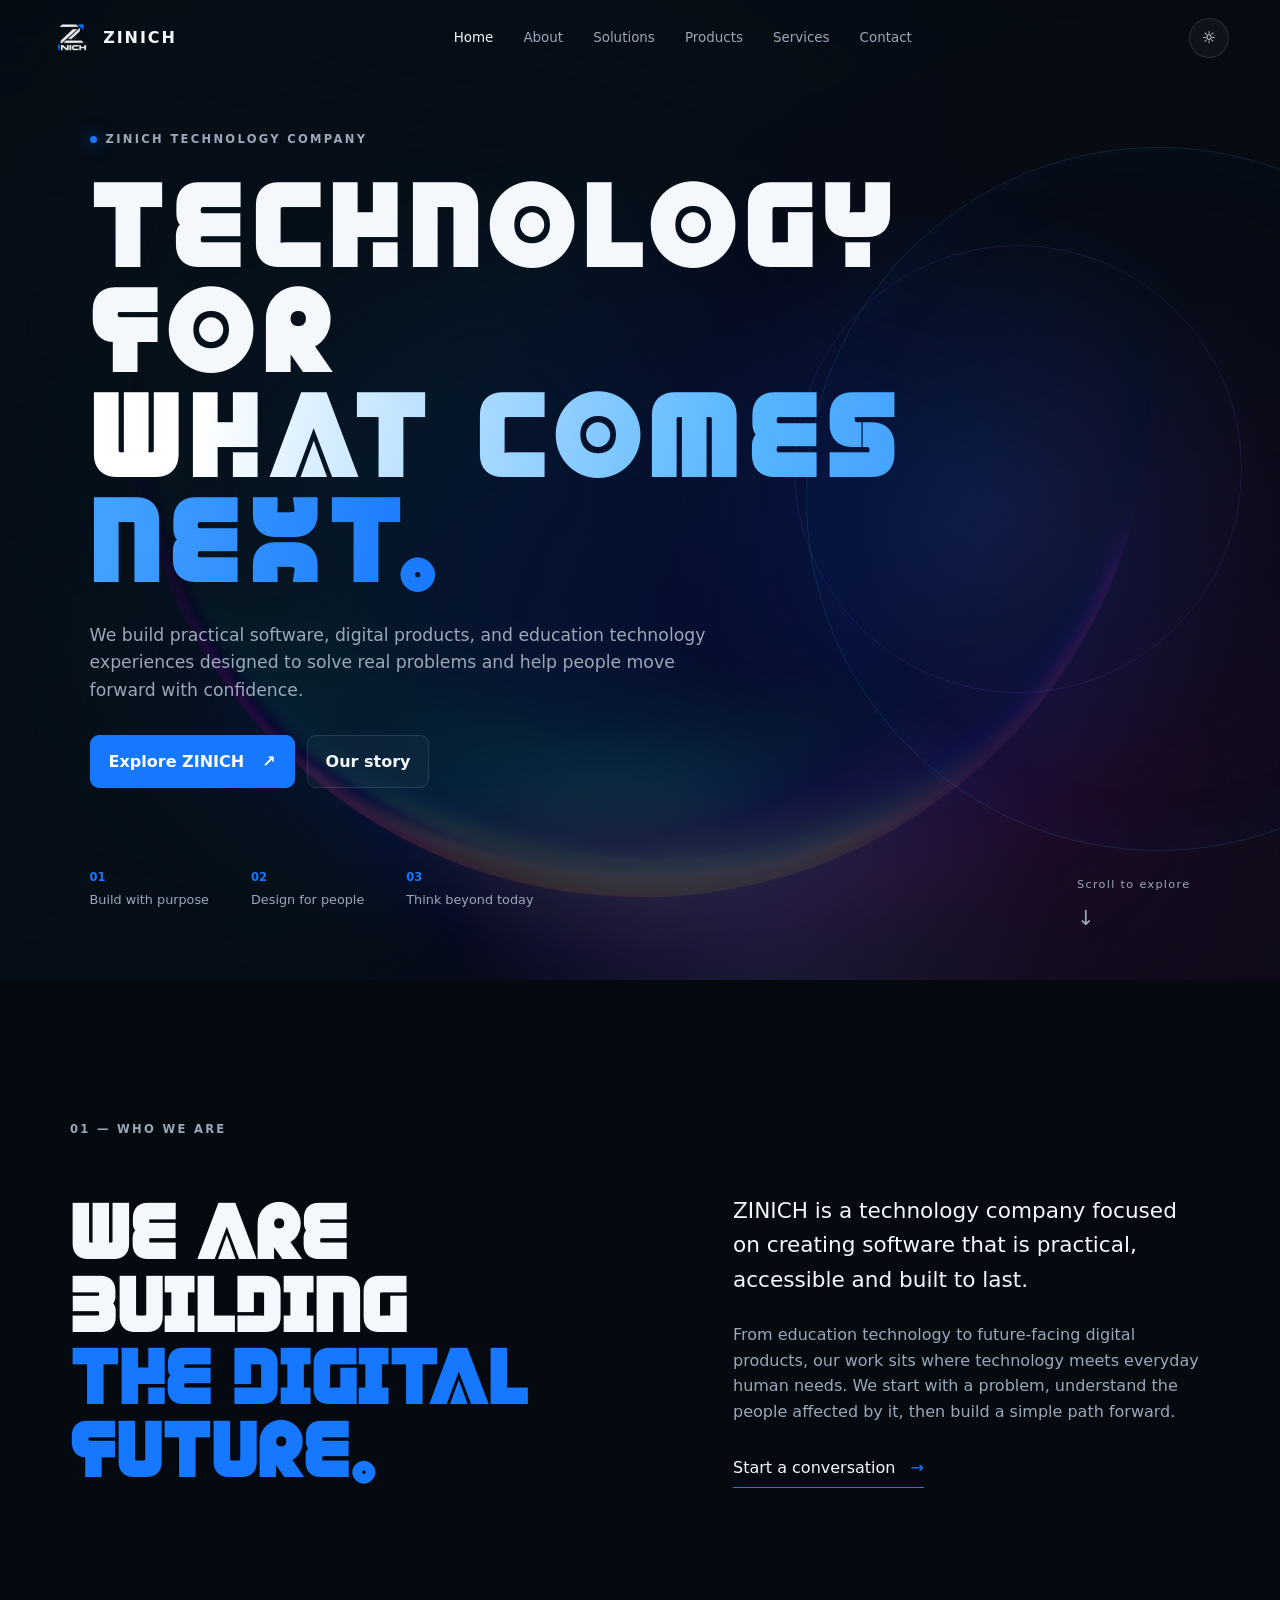
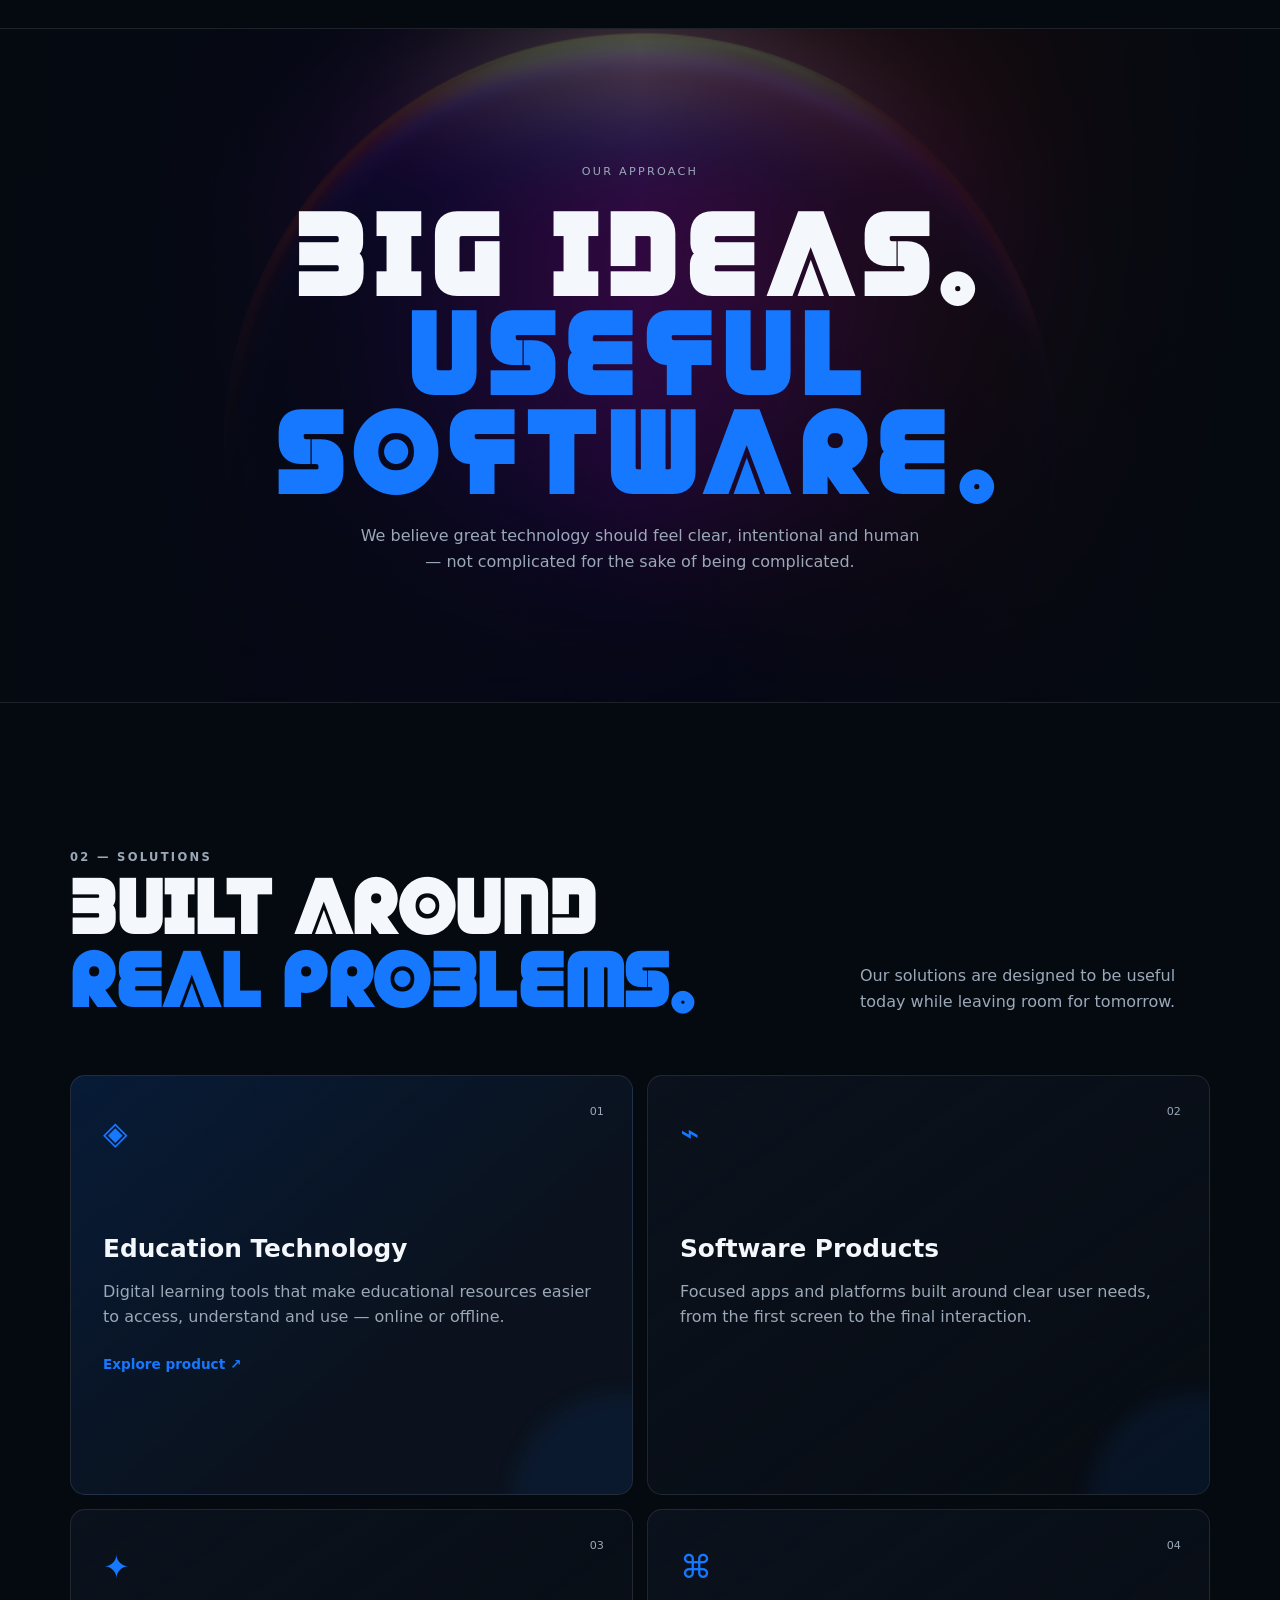
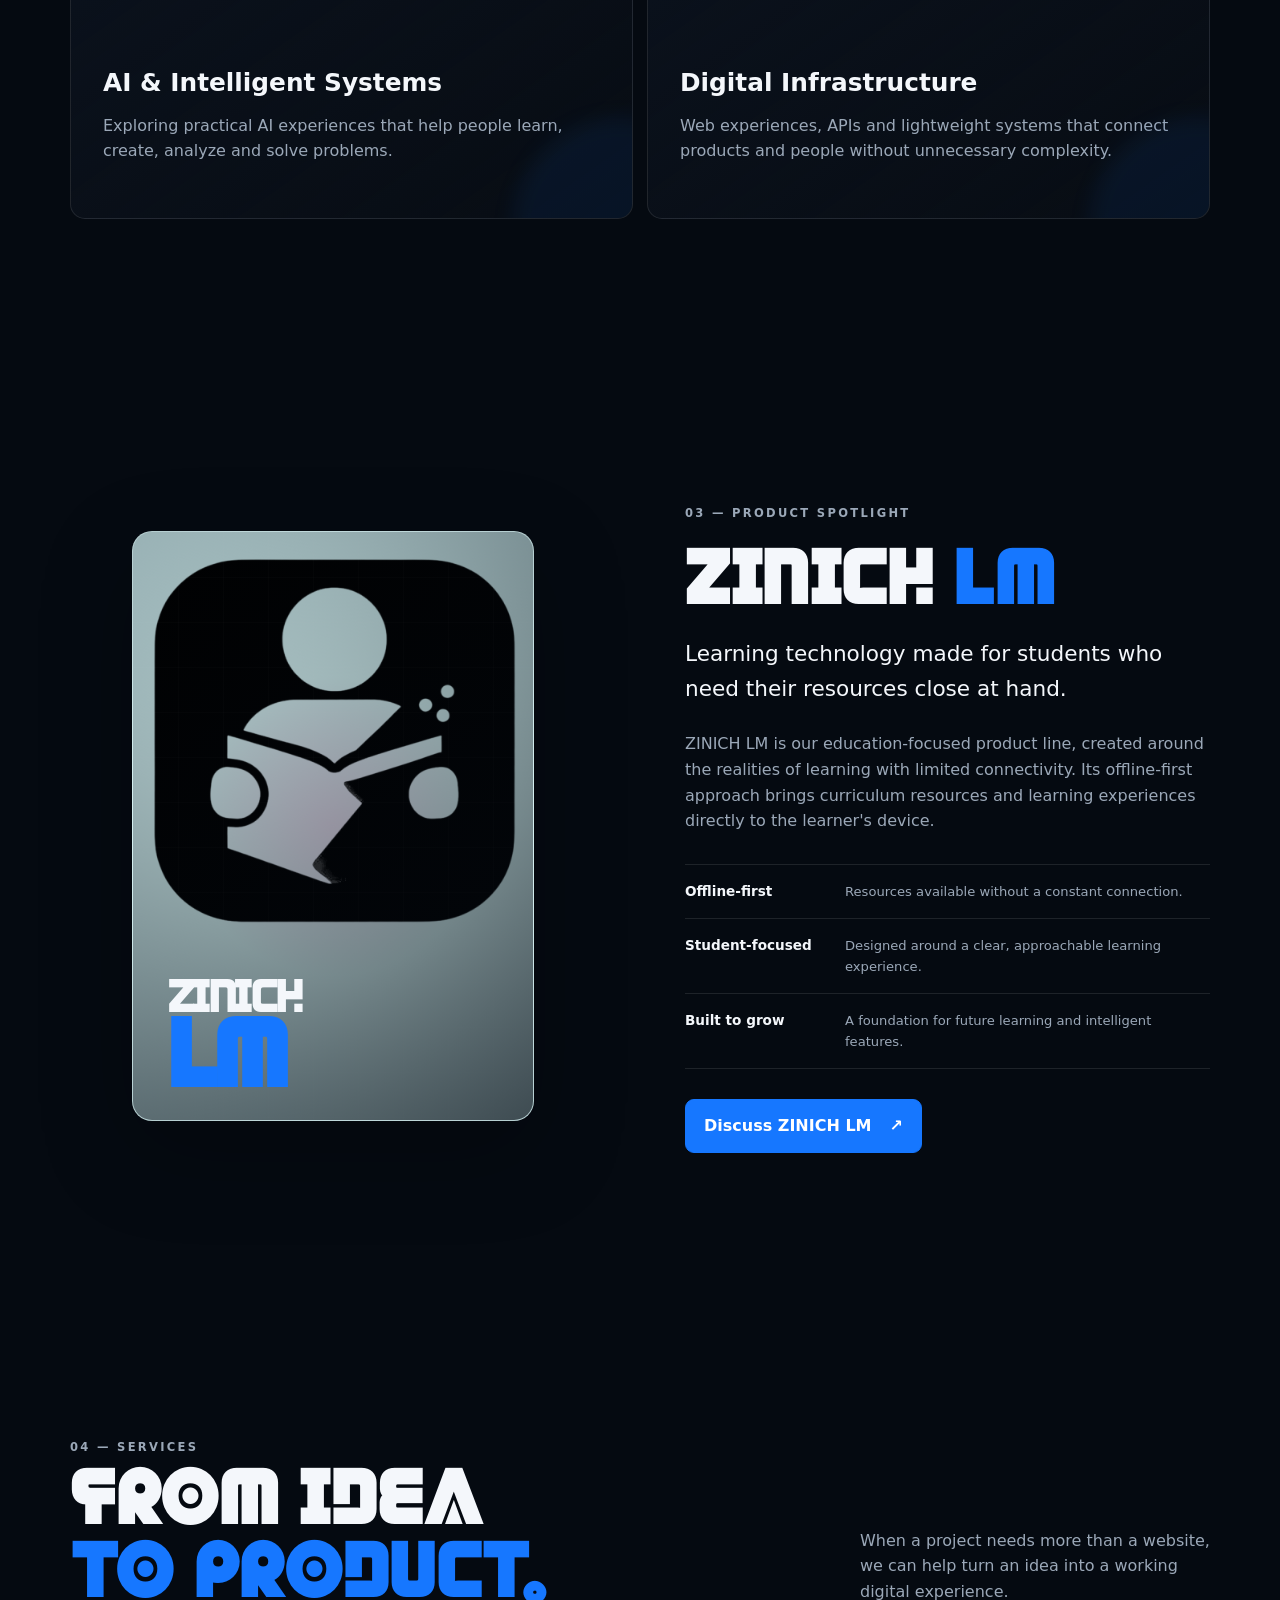
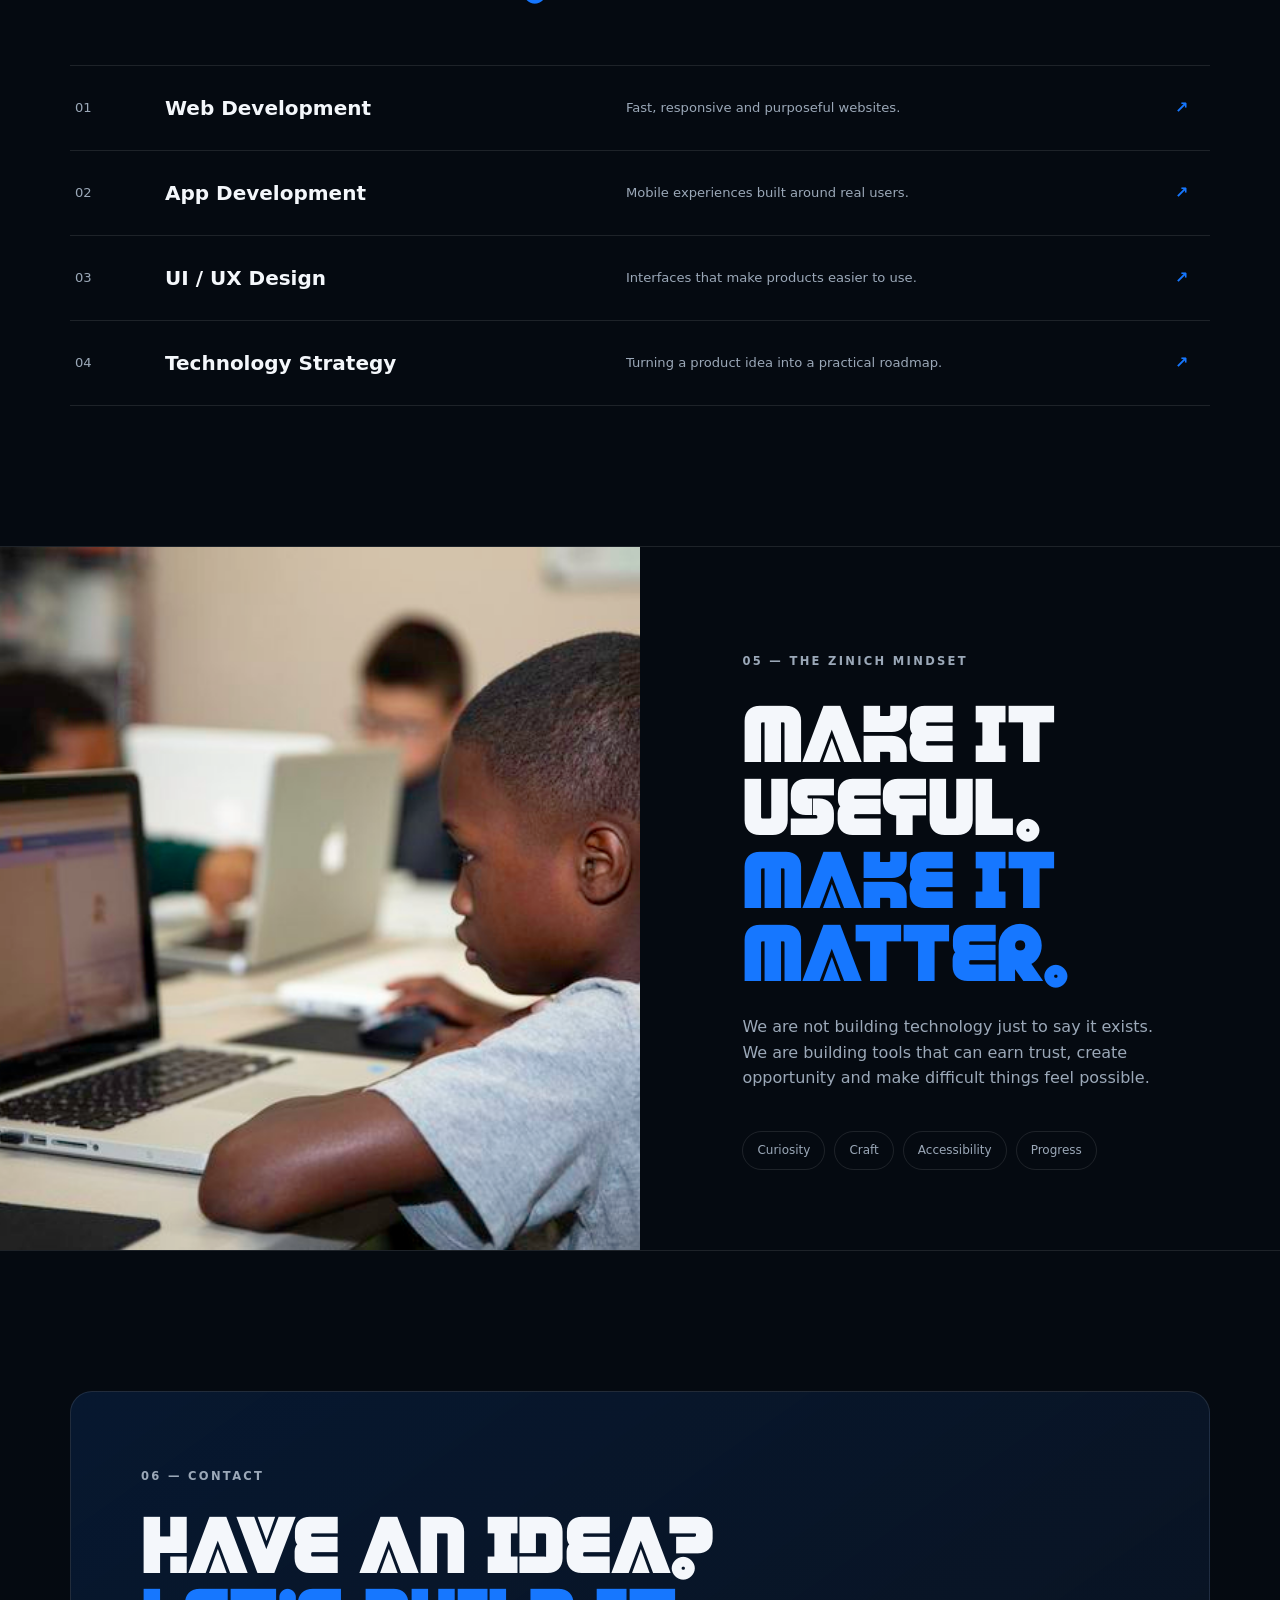
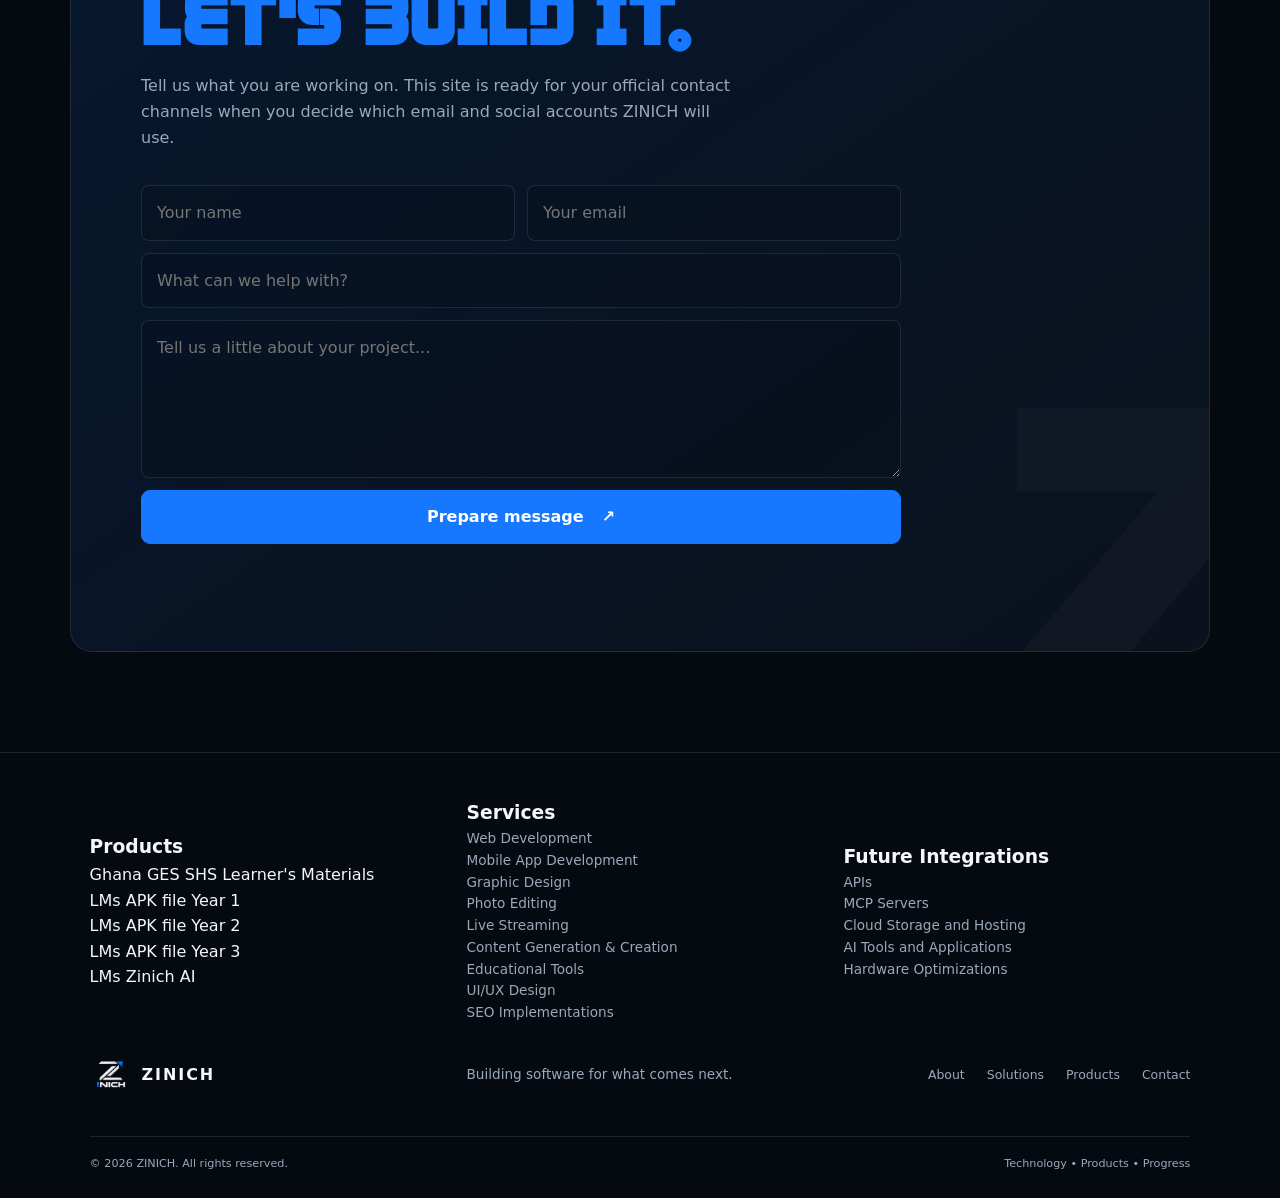
==== index.html @ c5807c71 "Fix canonical SEO URLs and sitemap Co-authored-by: Copilot <223556219+Copilot@users.noreply.github.c" ====
<!doctype html>
<html lang="en">
<head>
  <meta charset="utf-8">
  <meta name="viewport" content="width=device-width, initial-scale=1">
  <meta name="theme-color" content="#07111f">
  <meta name="robots" content="index, follow, max-image-preview:large, max-snippet:-1, max-video-preview:-1">
  <meta name="description" content="ZINICH creates software, digital products, education technology, and AI-driven solutions that help people learn, work, and grow with better tools.">
  <meta name="keywords" content="ZINICH, software company, digital products, education technology, AI solutions, web development, app development, product strategy, technology company">
  <meta name="author" content="ZINICH">
  <link rel="canonical" href="https://zinich-solutions.vercel.app/">
  <meta property="og:type" content="website">
  <meta property="og:site_name" content="ZINICH">
  <meta property="og:url" content="https://zinich-solutions.vercel.app/">
  <meta property="og:title" content="ZINICH | Software, Digital Products & Education Technology">
  <meta property="og:description" content="ZINICH creates software, digital products, education technology, and AI-driven solutions that help people learn, work, and grow with better tools.">
  <meta property="og:image" content="https://zinich-solutions.vercel.app/assets/zLogo.png">
  <meta property="og:image:alt" content="ZINICH logo">
  <meta name="twitter:card" content="summary_large_image">
  <meta name="twitter:title" content="ZINICH | Software, Digital Products & Education Technology">
  <meta name="twitter:description" content="ZINICH creates software, digital products, education technology, and AI-driven solutions that help people learn, work, and grow with better tools.">
  <meta name="twitter:image" content="https://zinich-solutions.vercel.app/assets/zLogo.png">
  <meta name="twitter:image:alt" content="ZINICH logo">
  <meta name="apple-mobile-web-app-capable" content="yes">
  <meta name="apple-mobile-web-app-status-bar-style" content="black-translucent">
  <meta name="apple-mobile-web-app-title" content="ZINICH">
  <link rel="manifest" href="site.webmanifest">
  <link rel="icon" type="image/png" href="assets/zLogo.png" sizes="512x512">
  <link rel="apple-touch-icon" href="assets/zLogo.png">
  <title>ZINICH | Software, Digital Products & Education Technology</title>
  <link rel="stylesheet" href="style.css">
  <script type="application/ld+json">
    {
      "@context": "https://schema.org",
      "@type": "Organization",
      "name": "ZINICH",
      "description": "ZINICH builds practical software, digital products, education technology and AI-driven solutions for real-world impact.",
      "url": "https://zinich-solutions.vercel.app/",
      "logo": "https://zinich-solutions.vercel.app/assets/zLogo.png",
      "areaServed": "Worldwide",
      "sameAs": []
    }
  </script>
  <meta name="google-site-verification" content="ZpnrbhbXljYJRLoBLAt3hIDau0e5AIREHx92kC2630I" />
</head>
<body>
  <div class="scroll-progress" id="scrollProgress"></div>

  <header class="site-header" id="siteHeader">
    <a class="brand" href="#home" aria-label="ZINICH home">
      <img src="assets/zLogo.png" alt="ZINICH logo">
      <span>ZINICH</span>
    </a>

    <nav class="desktop-nav" aria-label="Primary navigation">
      <a class="active" href="#home">Home</a>
      <a href="#about">About</a>
      <a href="#solutions">Solutions</a>
      <a href="#products">Products</a>
      <a href="#services">Services</a>
      <a href="#contact">Contact</a>
    </nav>

    <div class="header-actions">
      <button class="icon-btn" id="themeToggle" type="button" aria-label="Toggle theme">☼</button>
      <button class="menu-btn" id="menuBtn" type="button" aria-label="Open menu" aria-expanded="false">
        <span></span><span></span><span></span>
      </button>
    </div>
  </header>

  <div class="mobile-menu" id="mobileMenu">
    <a href="#home">Home</a><a href="#about">About</a><a href="#solutions">Solutions</a>
    <a href="#products">Products</a><a href="#services">Services</a><a href="#contact">Contact</a>
  </div>

  <main>
    <section class="hero" id="home">
      <div class="hero-glow"></div>
      <div class="hero-content reveal">
        <div class="eyebrow"><span class="pulse"></span> ZINICH TECHNOLOGY COMPANY</div>
        <h1>Technology for<br><span>what comes next.</span></h1>
        <p>We build practical software, digital products, and education technology experiences designed to solve real problems and help people move forward with confidence.</p>
        <div class="hero-actions">
          <a class="btn primary" href="#solutions">Explore ZINICH <span>↗</span></a>
          <a class="btn ghost" href="#about">Our story</a>
        </div>
        <div class="hero-meta">
          <div><strong>01</strong><span>Build with purpose</span></div>
          <div><strong>02</strong><span>Design for people</span></div>
          <div><strong>03</strong><span>Think beyond today</span></div>
        </div>
      </div>
      <div class="hero-orb orb-one"></div>
      <div class="hero-orb orb-two"></div>
      <div class="scroll-cue">Scroll to explore <span>↓</span></div>
    </section>

    <section class="intro section reveal" id="about">
      <div class="section-kicker">01 — WHO WE ARE</div>
      <div class="intro-grid">
        <h2>We are building<br><em>the digital future.</em></h2>
        <div>
          <p class="lead">ZINICH is a technology company focused on creating software that is practical, accessible and built to last.</p>
          <p>From education technology to future-facing digital products, our work sits where technology meets everyday human needs. We start with a problem, understand the people affected by it, then build a simple path forward.</p>
          <a class="text-link" href="#contact">Start a conversation <span>→</span></a>
        </div>
      </div>
    </section>

    <section class="statement">
      <div class="statement-bg"></div>
      <div class="statement-inner reveal">
        <span>OUR APPROACH</span>
        <h2>Big ideas.<br><span>Useful software.</span></h2>
        <p>We believe great technology should feel clear, intentional and human — not complicated for the sake of being complicated.</p>
      </div>
    </section>

    <section class="section" id="solutions">
      <div class="section-heading reveal">
        <div><span class="section-kicker">02 — SOLUTIONS</span><h2>Built around<br><em>real problems.</em></h2></div>
        <p>Our solutions are designed to be useful today while leaving room for tomorrow.</p>
      </div>

      <div class="solution-grid">
        <article class="solution-card large reveal">
          <div class="card-number">01</div>
          <div class="card-icon">◈</div>
          <h3>Education Technology</h3>
          <p>Digital learning tools that make educational resources easier to access, understand and use — online or offline.</p>
          <a href="#products">Explore product <span>↗</span></a>
        </article>
        <article class="solution-card reveal">
          <div class="card-number">02</div>
          <div class="card-icon">⌁</div>
          <h3>Software Products</h3>
          <p>Focused apps and platforms built around clear user needs, from the first screen to the final interaction.</p>
        </article>
        <article class="solution-card reveal">
          <div class="card-number">03</div>
          <div class="card-icon">✦</div>
          <h3>AI & Intelligent Systems</h3>
          <p>Exploring practical AI experiences that help people learn, create, analyze and solve problems.</p>
        </article>
        <article class="solution-card wide reveal">
          <div class="card-number">04</div>
          <div class="card-icon">⌘</div>
          <h3>Digital Infrastructure</h3>
          <p>Web experiences, APIs and lightweight systems that connect products and people without unnecessary complexity.</p>
        </article>
      </div>
    </section>

    <section class="product-section section" id="products">
      <div class="product-visual reveal">
        <div class="visual-frame">
          <div class="visual-grid"></div>
          <div class="product-badge">ZINICH<br><b>LM</b></div>
          <img src="./image.png" alt="ZINICH LM learning app" loading="lazy" height="400" width="400">
        </div>
      </div>
      <div class="product-copy reveal">
        <span class="section-kicker">03 — PRODUCT SPOTLIGHT</span>
        <h2>ZINICH <span>LM</span></h2>
        <p class="lead">Learning technology made for students who need their resources close at hand.</p>
        <p>ZINICH LM is our education-focused product line, created around the realities of learning with limited connectivity. Its offline-first approach brings curriculum resources and learning experiences directly to the learner's device.</p>
        <div class="product-points">
          <div><b>Offline-first</b><span>Resources available without a constant connection.</span></div>
          <div><b>Student-focused</b><span>Designed around a clear, approachable learning experience.</span></div>
          <div><b>Built to grow</b><span>A foundation for future learning and intelligent features.</span></div>
        </div>
        <a class="btn primary" href="#contact">Discuss ZINICH LM <span>↗</span></a>
      </div>
    </section>

    <section class="section services" id="services">
      <div class="section-heading reveal">
        <div><span class="section-kicker">04 — SERVICES</span><h2>From idea<br><em>to product.</em></h2></div>
        <p>When a project needs more than a website, we can help turn an idea into a working digital experience.</p>
      </div>
      <div class="service-list">
        <div class="service-row reveal"><span>01</span><h3>Web Development</h3><p>Fast, responsive and purposeful websites.</p><b>↗</b></div>
        <div class="service-row reveal"><span>02</span><h3>App Development</h3><p>Mobile experiences built around real users.</p><b>↗</b></div>
        <div class="service-row reveal"><span>03</span><h3>UI / UX Design</h3><p>Interfaces that make products easier to use.</p><b>↗</b></div>
        <div class="service-row reveal"><span>04</span><h3>Technology Strategy</h3><p>Turning a product idea into a practical roadmap.</p><b>↗</b></div>
      </div>
    </section>

    <section class="vision">
      <div class="vision-image"></div>
      <div class="vision-copy reveal">
        <span class="section-kicker">05 — THE ZINICH MINDSET</span>
        <h2>Make it useful.<br><em>Make it matter.</em></h2>
        <p>We are not building technology just to say it exists. We are building tools that can earn trust, create opportunity and make difficult things feel possible.</p>
        <div class="values">
          <span>Curiosity</span><span>Craft</span><span>Accessibility</span><span>Progress</span>
        </div>
      </div>
    </section>

    <section class="contact section" id="contact">
      <div class="contact-panel reveal">
        <span class="section-kicker">06 — CONTACT</span>
        <h2>Have an idea?<br><em>Let's build it.</em></h2>
        <p>Tell us what you are working on. This site is ready for your official contact channels when you decide which email and social accounts ZINICH will use.</p>
        <form id="contactForm">
          <div class="form-row"><input name="name" type="text" placeholder="Your name" required><input name="email" type="email" placeholder="Your email" required></div>
          <input name="subject" type="text" placeholder="What can we help with?" required>
          <textarea name="message" rows="5" placeholder="Tell us a little about your project..." required></textarea>
          <button class="btn primary" type="submit">Prepare message <span>↗</span></button>
          <div class="form-note" id="formNote" aria-live="polite"></div>
        </form>
      </div>
    </section>
  </main>

  <footer class="footer">
    <div class="footer-main">

      <div class="product-links">
        <h3>Products</h3>
        <ul>
          <li><a href="https://gh-shs-y2-lm-download-page.vercel.app/">Ghana GES SHS Learner's Materials</a></li>
          <li><a href="https://gh-shs-y2-lm-download-page.vercel.app/#apps">LMs APK file Year 1</a></li>
          <li><a href="https://gh-shs-y2-lm-download-page.vercel.app/#apps">LMs APK file Year 2</a></li>
          <li><a href="https://gh-shs-y2-lm-download-page.vercel.app/#apps">LMs APK file Year 3</a></li>
          <li><a href="https://gh-lm-zinich.vercel.app/">LMs Zinich AI</a></li>
        </ul>
      </div>

      <div class="services">
        <h3>Services</h3>
        <ul>
          <li><p>Web Development</p></li>
          <li><p>Mobile App Development</p></li>
          <li><p>Graphic Design</p></li>
          <li><p>Photo Editing</p></li>
          <li><p>Live Streaming</p></li>
          <li><p>Content Generation &amp; Creation</p></li>
          <li><p>Educational Tools</p></li>
          <li><p>UI/UX Design</p></li>
          <li><p>SEO Implementations</p></li>
        </ul>
      </div>

      <div class="beta-features">
        <h3>Future Integrations</h3>
        <ul>
          <li><p>APIs</p></li>
          <li><p>MCP Servers</p></li>
          <li><p>Cloud Storage and Hosting</p></li>
          <li><p>AI Tools and Applications</p></li>
          <li><p>Hardware Optimizations</p></li>
        </ul>
      </div>

      <a class="brand" href="#home"><img src="assets/zLogo.png" alt=""><span>ZINICH</span></a>
      <p>Building software for what comes next.</p>
      <div class="footer-links"><a href="#about">About</a><a href="#solutions">Solutions</a><a href="#products">Products</a><a href="#contact">Contact</a></div>
    </div>
    <div class="footer-bottom"><span>© <span id="year"></span> ZINICH. All rights reserved.</span><span>Technology • Products • Progress</span></div>
  </footer>

  <script src="main.js"></script>
</body>
</html>
---- style.css ----
@font-face {
    font-family: Zinich;
    src: url("assets/fonts/font.otf") format("opentype");
    font-display: swap ;
}

:root {
    --bg: #050a11;
    --surface: #0b121d;
    --surface2: #101a28;
    --text: #f4f7fb;
    --muted: #9ba8b8;
    --blue: #1677ff;
    --cyan: #4cc9ff;
    --line: rgba(255, 255, 255, .1);
    --max: 1200px;
    --ease: cubic-bezier(.2, .8, .2, 1);
    --spacing: .1rem;
}

[data-theme=light] {
    --bg: #f5f8fc;
    --surface: #fff;
    --surface2: #eaf0f7;
    --text: #0b1320;
    --muted: #5e6b7b;
    --line: rgba(10, 30, 50, .12)
}

* {
    box-sizing: border-box;
    margin: 0;
    padding: 0
}

html {
    scroll-behavior: smooth
}

body {
    background: var(--bg);
    color: var(--text);
    font-family: Inter, system-ui, -apple-system, BlinkMacSystemFont, "Segoe UI", sans-serif;
    line-height: 1.6;
    overflow-x: hidden
}
li {
    list-style: none;
}

ul {
    list-style: none;
}

a {
    color: inherit;
    text-decoration: none
}
a:hover{
    text-decoration-line: underline;
    text-decoration-color: #fff;
    color: #1677ff;
}

button,
input,
textarea {
    font: inherit
}

.scroll-progress {
    position: fixed;
    top: 0;
    left: 0;
    height: 3px;
    width: 0;
    background: linear-gradient(90deg, var(--blue), var(--cyan));
    z-index: 3000
}

.site-header {
    height: 76px;
    position: fixed;
    top: 0;
    left: 0;
    right: 0;
    z-index: 2000;
    display: flex;
    align-items: center;
    justify-content: space-between;
    padding: 0 4vw;
    border-bottom: 1px solid transparent;
    transition: .35s var(--ease)
}

.site-header.scrolled {
    background: rgba(5, 10, 17, .78);
    backdrop-filter: blur(18px);
    border-color: var(--line)
}

[data-theme=light] .site-header.scrolled {
    background: rgba(245, 248, 252, .8)
}

.brand {
    display: flex;
    align-items: center;
    gap: 10px;
    font-weight: 800;
    letter-spacing: .12em
}

.brand img {
    width: 42px;
    height: 42px;
    object-fit: contain
}

.desktop-nav {
    display: flex;
    gap: 30px;
    font-size: .84rem;
    color: var(--muted)
}

.desktop-nav a {
    transition: .25s
}

.desktop-nav a:hover,
.desktop-nav a.active {
    color: var(--text)
}

.header-actions {
    display: flex;
    gap: 10px;
    align-items: center
}

.icon-btn,
.menu-btn {
    border: 1px solid var(--line);
    background: rgba(255, 255, 255, .04);
    color: var(--text);
    width: 40px;
    height: 40px;
    border-radius: 50%;
    cursor: pointer
}

.menu-btn {
    display: none;
    border-radius: 10px
}

.menu-btn span {
    display: block;
    width: 17px;
    height: 1.5px;
    background: currentColor;
    margin: 4px auto
}

.mobile-menu {
    display: none;
    position: fixed;
    top: 76px;
    left: 12px;
    right: 12px;
    padding: 15px;
    background: rgba(8, 15, 25, .96);
    backdrop-filter: blur(20px);
    border: 1px solid var(--line);
    border-radius: 16px;
    z-index: 1900
}

.mobile-menu.open {
    display: grid
}

.mobile-menu a {
    padding: 13px;
    border-radius: 10px;
    color: var(--muted)
}

.mobile-menu a:hover {
    background: var(--surface2);
    color: var(--text)
}

.hero {
    min-height: 100svh;
    position: relative;
    display: flex;
    align-items: center;
    padding: 130px 7vw 70px;
    overflow: hidden;
    background: radial-gradient(circle at 76% 52%, rgba(22, 119, 255, .16), transparent 28%), radial-gradient(circle at 60% 100%, rgba(76, 201, 255, .08), transparent 25%), var(--bg)
}

.hero:after {
    content: "";
    position: absolute;
    inset: 0;
    background: url("img101.jpg") center/cover;
    opacity: .18;
    mix-blend-mode: screen
}

.hero-content {
    position: relative;
    z-index: 2;
    max-width: 850px
}

.eyebrow,
.section-kicker {
    font-size: .72rem;
    letter-spacing: .2em;
    font-weight: 700;
    color: var(--muted)
}

.eyebrow {
    display: flex;
    align-items: center;
    gap: 9px;
    margin-bottom: 24px
}

.pulse {
    width: 7px;
    height: 7px;
    border-radius: 50%;
    background: var(--blue);
    box-shadow: 0 0 18px var(--blue)
}

.hero h1 {
    font-family: Zinich, Inter, sans-serif;
    font-size: clamp(4rem, 9vw, 8.7rem);
    line-height: .91;
    letter-spacing: .1em;
    max-width: 1000px
}

.hero h1 span {
    background: linear-gradient(100deg, #fff 10%, #5ab7ff 55%, #1677ff);
    -webkit-background-clip: text;
    background-clip: text;
    color: transparent
}

.hero p {
    max-width: 650px;
    margin: 30px 0;
    color: var(--muted);
    font-size: 1.08rem
}

.hero-actions {
    display: flex;
    gap: 12px;
    flex-wrap: wrap
}

.btn {
    display: inline-flex;
    align-items: center;
    justify-content: center;
    gap: 18px;
    border: 1px solid var(--line);
    border-radius: 9px;
    padding: 13px 18px;
    cursor: pointer;
    transition: .3s var(--ease);
    font-weight: 700
}

.btn.primary {
    background: var(--blue);
    border-color: var(--blue);
    color: white
}

.btn.primary:hover {
    transform: translateY(-2px);
    box-shadow: 0 12px 30px rgba(22, 119, 255, .25)
}

.btn.ghost {
    background: rgba(255, 255, 255, .03)
}

.btn.ghost:hover {
    background: var(--surface2)
}

.hero-meta {
    display: flex;
    gap: 42px;
    margin-top: 80px
}

.hero-meta div {
    display: grid;
    gap: 3px
}

.hero-meta strong {
    font-size: .72rem;
    color: var(--blue)
}

.hero-meta span {
    font-size: .8rem;
    color: var(--muted)
}

.scroll-cue {
    position: absolute;
    right: 7vw;
    bottom: 45px;
    z-index: 2;
    font-size: .7rem;
    color: var(--muted);
    letter-spacing: .12em
}

.scroll-cue span {
    display: block;
    margin-top: 8px;
    font-size: 1.3rem
}

.hero-orb {
    position: absolute;
    border: 1px solid rgba(76, 201, 255, .13);
    border-radius: 50%;
    z-index: 1
}

.orb-one {
    width: 55vw;
    height: 55vw;
    right: -18vw;
    top: 15%;
    box-shadow: inset 0 0 80px rgba(22, 119, 255, .05)
}

.orb-two {
    width: 35vw;
    height: 35vw;
    right: 3vw;
    top: 25%;
    border-color: rgba(160, 90, 255, .12)
}

.section {
    max-width: var(--max);
    margin: auto;
    padding: 140px 30px
}

.intro-grid {
    display: grid;
    grid-template-columns: 1.1fr .9fr;
    gap: 80px;
    margin-top: 55px
}

.intro h2,
.section-heading h2,
.product-copy h2,
.vision-copy h2,
.contact h2 {
    font-family: Zinich, Inter, sans-serif;
    font-size: clamp(3rem, 6vw, 6rem);
    line-height: .95;
    letter-spacing: var(--spacing);
}

.intro h2 em,
.section-heading h2 em,
.vision-copy h2 em,
.contact h2 em {
    font-style: normal;
    color: var(--blue)
}

.lead {
    font-size: 1.35rem;
    color: var(--text);
    margin-bottom: 25px
}

.intro-grid p:not(.lead),
.product-copy>p:not(.lead),
.vision-copy>p {
    color: var(--muted)
}

.text-link {
    display: inline-flex;
    gap: 15px;
    margin-top: 30px;
    padding-bottom: 7px;
    border-bottom: 1px solid var(--blue);
    color: var(--text)
}

.text-link span {
    color: var(--blue)
}

.statement {
    position: relative;
    min-height: 75vh;
    display: grid;
    place-items: center;
    overflow: hidden;
    border-block: 1px solid var(--line)
}

.statement-bg {
    position: absolute;
    inset: 0;
    background: url("img33.jpg") center/cover;
    opacity: .28
}

.statement-bg:after {
    content: "";
    position: absolute;
    inset: 0;
    background: linear-gradient(90deg, var(--bg), transparent 50%, var(--bg))
}

.statement-inner {
    position: relative;
    text-align: center;
    max-width: 850px;
    padding: 60px 25px
}

.statement-inner>span {
    font-size: .7rem;
    letter-spacing: .2em;
    color: var(--muted)
}

.statement h2 {
    font-family: Zinich, Inter, sans-serif;
    font-size: clamp(4rem, 9vw, 8.5rem);
    line-height: .86;
    letter-spacing: .1em;
    margin: 22px 0
}

.statement h2 span {
    color: var(--blue)
}

.statement p {
    max-width: 570px;
    margin: auto;
    color: var(--muted)
}

.section-heading {
    display: flex;
    align-items: end;
    justify-content: space-between;
    gap: 50px;
    margin-bottom: 60px
}

.section-heading>p {
    max-width: 350px;
    color: var(--muted)
}

.solution-grid {
    display: grid;
    grid-template-columns: repeat(2, 1fr);
    gap: 14px
}

.solution-card {
    min-height: 310px;
    border: 1px solid var(--line);
    background: linear-gradient(145deg, var(--surface), rgba(255, 255, 255, .01));
    padding: 32px;
    border-radius: 15px;
    position: relative;
    overflow: hidden;
    transition: .35s var(--ease)
}

.solution-card:hover {
    transform: translateY(-5px);
    border-color: rgba(22, 119, 255, .4)
}

.solution-card:after {
    content: "";
    position: absolute;
    width: 220px;
    height: 220px;
    border-radius: 50%;
    right: -100px;
    bottom: -120px;
    background: rgba(22, 119, 255, .08);
    filter: blur(10px)
}

.solution-card.large {
    min-height: 420px;
    background: linear-gradient(140deg, rgba(22, 119, 255, .16), var(--surface) 65%)
}

.solution-card.wide {
    min-height: 270px
}

.card-number {
    position: absolute;
    right: 28px;
    top: 27px;
    font-size: .7rem;
    color: var(--muted)
}

.card-icon {
    font-size: 2rem;
    color: var(--blue);
    margin-bottom: 70px
}

.solution-card h3 {
    font-size: 1.55rem;
    margin-bottom: 10px
}

.solution-card p {
    max-width: 520px;
    color: var(--muted)
}

.solution-card a {
    display: inline-block;
    margin-top: 24px;
    color: var(--blue);
    font-size: .85rem;
    font-weight: 700
}

.product-section {
    display: grid;
    grid-template-columns: 1fr 1fr;
    gap: 90px;
    align-items: center;
    justify-items: center;
}

.visual-frame {
    height: 590px;
    position: relative;
    border-radius: 20px;
    overflow: hidden;
    background: radial-gradient(circle, #ede6f6 0%, #dcfafa 42%, #aac5c8 100%);
    border: 1px solid var(--line);
    box-shadow: 0 30px 90px rgba(0, 0, 0, .25)
}

.visual-frame:after {
    content: "";
    position: absolute;
    inset: 0;
    background: linear-gradient(145deg, rgba(4, 10, 18, .1), rgba(4, 10, 18, .65))
}

.visual-grid {
    position: absolute;
    inset: 0;
    background-image: linear-gradient(rgba(255, 255, 255, .05) 1px, transparent 1px), linear-gradient(90deg, rgba(255, 255, 255, .05) 1px, transparent 1px);
    background-size: 45px 45px;
    opacity: .35
}

.product-badge {
    position: absolute;
    z-index: 2;
    left: 35px;
    bottom: 30px;
    font-family: Zinich, Inter, sans-serif;
    font-size: 3rem;
    line-height: .8;
    letter-spacing: -.05em
}

.product-badge b {
    font-size: 6rem;
    color: var(--blue)
}

.floating-tag {
    position: absolute;
    z-index: 3;
    border: 1px solid rgba(255, 255, 255, .18);
    background: rgba(5, 10, 17, .55);
    backdrop-filter: blur(12px);
    border-radius: 50px;
    padding: 9px 14px;
    font-size: .65rem;
    letter-spacing: .12em
}

.tag-a {
    top: 30px;
    left: 30px
}

.tag-b {
    right: 25px;
    top: 70px
}

.product-copy h2 {
    margin: 15px 0 25px
}

.product-copy h2 span {
    color: var(--blue)
}

.product-points {
    border-top: 1px solid var(--line);
    margin: 30px 0
}

.product-points div {
    display: grid;
    grid-template-columns: 140px 1fr;
    padding: 16px 0;
    border-bottom: 1px solid var(--line);
    gap: 20px
}

.product-points b {
    font-size: .85rem
}

.product-points span {
    font-size: .82rem;
    color: var(--muted)
}

.service-list {
    border-top: 1px solid var(--line)
}

.service-row {
    display: grid;
    grid-template-columns: 70px 1fr 1.2fr 30px;
    align-items: center;
    gap: 20px;
    padding: 26px 5px;
    border-bottom: 1px solid var(--line);
    transition: .25s
}

.service-row:hover {
    padding-left: 15px;
    background: linear-gradient(90deg, rgba(22, 119, 255, .07), transparent)
}

.service-row>span,
.service-row>p {
    color: var(--muted);
    font-size: .82rem
}

.service-row h3 {
    font-size: 1.25rem
}

.service-row b {
    color: var(--blue)
}

.vision {
    display: grid;
    grid-template-columns: 1fr 1fr;
    min-height: 680px;
    border-block: 1px solid var(--line)
}

.vision-image {
    background: url("./assets//1.jpeg") no-repeat center/cover;
    min-height: 500px;
}

.vision-copy {
    padding: 100px 8vw 80px
}

.vision-copy h2 {
    margin: 25px 0
}

.values {
    display: flex;
    flex-wrap: wrap;
    gap: 9px;
    margin-top: 40px
}

.values span {
    border: 1px solid var(--line);
    border-radius: 50px;
    padding: 9px 14px;
    font-size: .75rem;
    color: var(--muted)
}

.contact {
    padding-bottom: 100px
}

.contact-panel {
    background: linear-gradient(145deg, rgba(22, 119, 255, .13), var(--surface));
    border: 1px solid var(--line);
    border-radius: 22px;
    padding: 70px;
    position: relative;
    overflow: hidden
}

.contact-panel:after {
    content: "Z";
    font-family: Zinich;
    position: absolute;
    right: -70px;
    bottom: -150px;
    font-size: 30rem;
    line-height: 1;
    color: rgba(255, 255, 255, .025);
    pointer-events: none
}

.contact h2 {
    margin: 20px 0
}

.contact p {
    max-width: 600px;
    color: var(--muted);
    margin-bottom: 35px
}

.contact form {
    max-width: 760px;
    display: grid;
    gap: 12px;
    position: relative;
    z-index: 2
}

.form-row {
    display: grid;
    grid-template-columns: 1fr 1fr;
    gap: 12px
}

.contact input,
.contact textarea {
    width: 100%;
    border: 1px solid var(--line);
    background: rgba(0, 0, 0, .12);
    color: var(--text);
    border-radius: 8px;
    padding: 14px 15px;
    outline: none;
    resize: vertical
}

.contact input:focus,
.contact textarea:focus {
    border-color: var(--blue)
}

.form-note {
    min-height: 1.5em;
    margin-top: 6px;
    color: var(--muted);
    font-size: .8rem
}

.contact small {
    color: var(--muted);
    font-size: .72rem
}

.contact code {
    color: var(--blue)
}

.footer {
    border-top: 1px solid var(--line);
    padding: 45px 7vw 25px
}

.footer-main {
    display: grid;
    grid-template-columns: 1fr 1fr 1fr;
    align-items: center;
    gap: 30px
}

.footer-main p {
    color: var(--muted);
    font-size: .85rem
}

.footer-links {
    display: flex;
    justify-content: flex-end;
    gap: 22px;
    font-size: .78rem;
    color: var(--muted)
}

.footer-links a:hover {
    color: var(--text)
}

.footer-bottom {
    display: flex;
    justify-content: space-between;
    border-top: 1px solid var(--line);
    margin-top: 40px;
    padding-top: 18px;
    color: var(--muted);
    font-size: .7rem
}

.reveal {
    opacity: 0;
    transform: translateY(25px);
    transition: opacity .8s var(--ease), transform .8s var(--ease)
}

.reveal.visible {
    opacity: 1;
    transform: none
}

@media(max-width:850px) {
    .desktop-nav {
        display: none
    }

    .menu-btn {
        display: block
    }

    .hero {
        padding-left: 6vw;
        padding-right: 6vw
    }

    .hero h1 {
        font-size: clamp(3.6rem, 14vw, 6rem)
    }

    .hero-meta {
        gap: 20px;
        margin-top: 55px
    }

    .scroll-cue {
        display: none
    }

    .section {
        padding: 95px 20px
    }

    .intro-grid,
    .product-section,
    .vision {
        grid-template-columns: 1fr;
        gap: 45px
    }

    .intro-grid {
        margin-top: 35px
    }

    .section-heading {
        display: block
    }

    .section-heading>p {
        margin-top: 25px
    }

    .solution-grid {
        grid-template-columns: 1fr
    }

    .solution-card.large,
    .solution-card {
        min-height: 300px
    }

    .visual-frame {
        height: 470px
    }

    .vision-image {
        min-height: 400px
    }

    .vision-copy {
        padding: 80px 20px
    }

    .contact-panel {
        padding: 45px 25px
    }

    .footer-main {
        grid-template-columns: 1fr
    }

    .footer-links {
        justify-content: flex-start;
        flex-wrap: wrap
    }

    .footer-bottom {
        display: grid;
        gap: 8px
    }

    .service-row {
        grid-template-columns: 45px 1fr 25px
    }

    .service-row p {
        grid-column: 2
    }

    .service-row b {
        grid-column: 3;
        grid-row: 1
    }

    .form-row {
        grid-template-columns: 1fr
    }
}

@media(max-width:520px) {
    .brand span {
        display: none
    }

    .hero {
        min-height: 92svh
    }

    .hero p {
        font-size: .98rem
    }

    .hero-meta {
        display: none
    }

    .statement {
        min-height: 65vh
    }

    .statement h2 {
        font-size: 3.8rem
    }

    .product-points div {
        grid-template-columns: 1fr;
        gap: 4px
    }

    .visual-frame {
        height: 390px
    }

    .product-badge {
        font-size: 2.2rem
    }

    .product-badge b {
        font-size: 4.5rem
    }

    .footer {
        padding-inline: 20px
    }
}
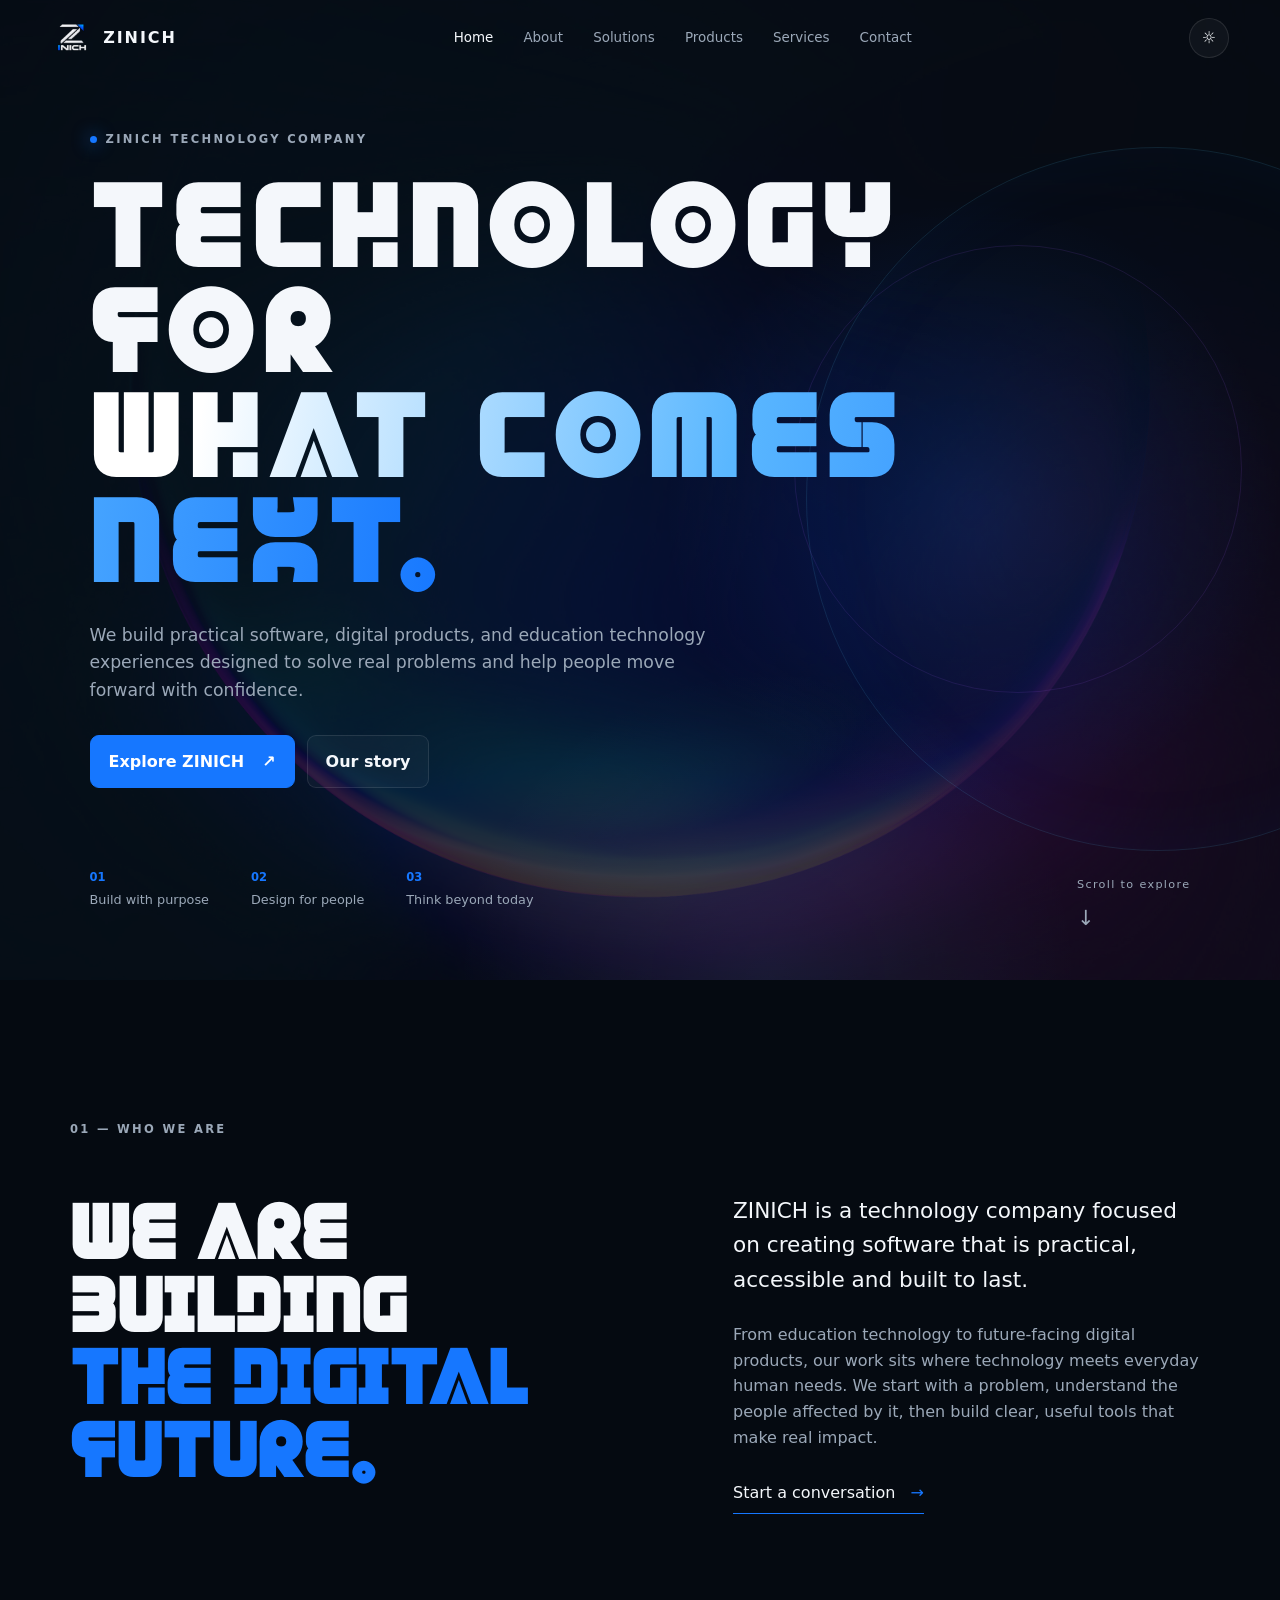
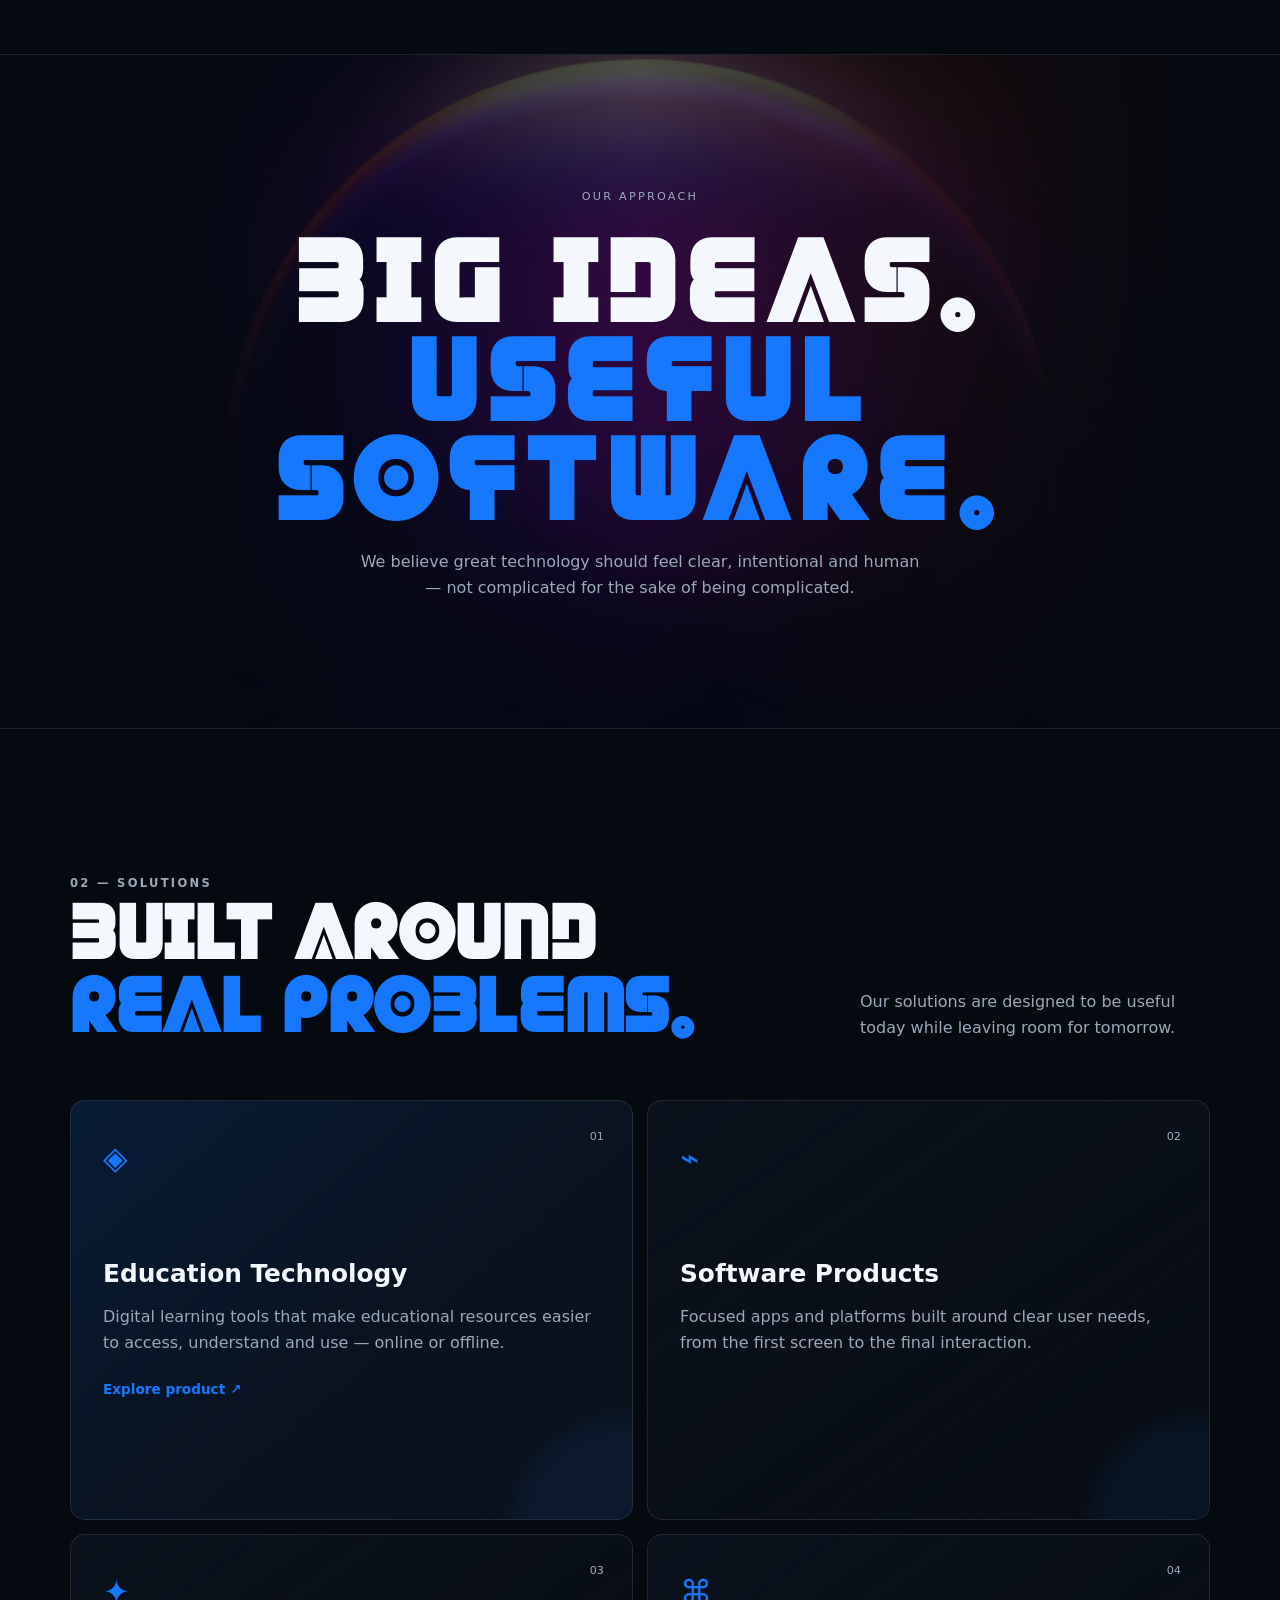
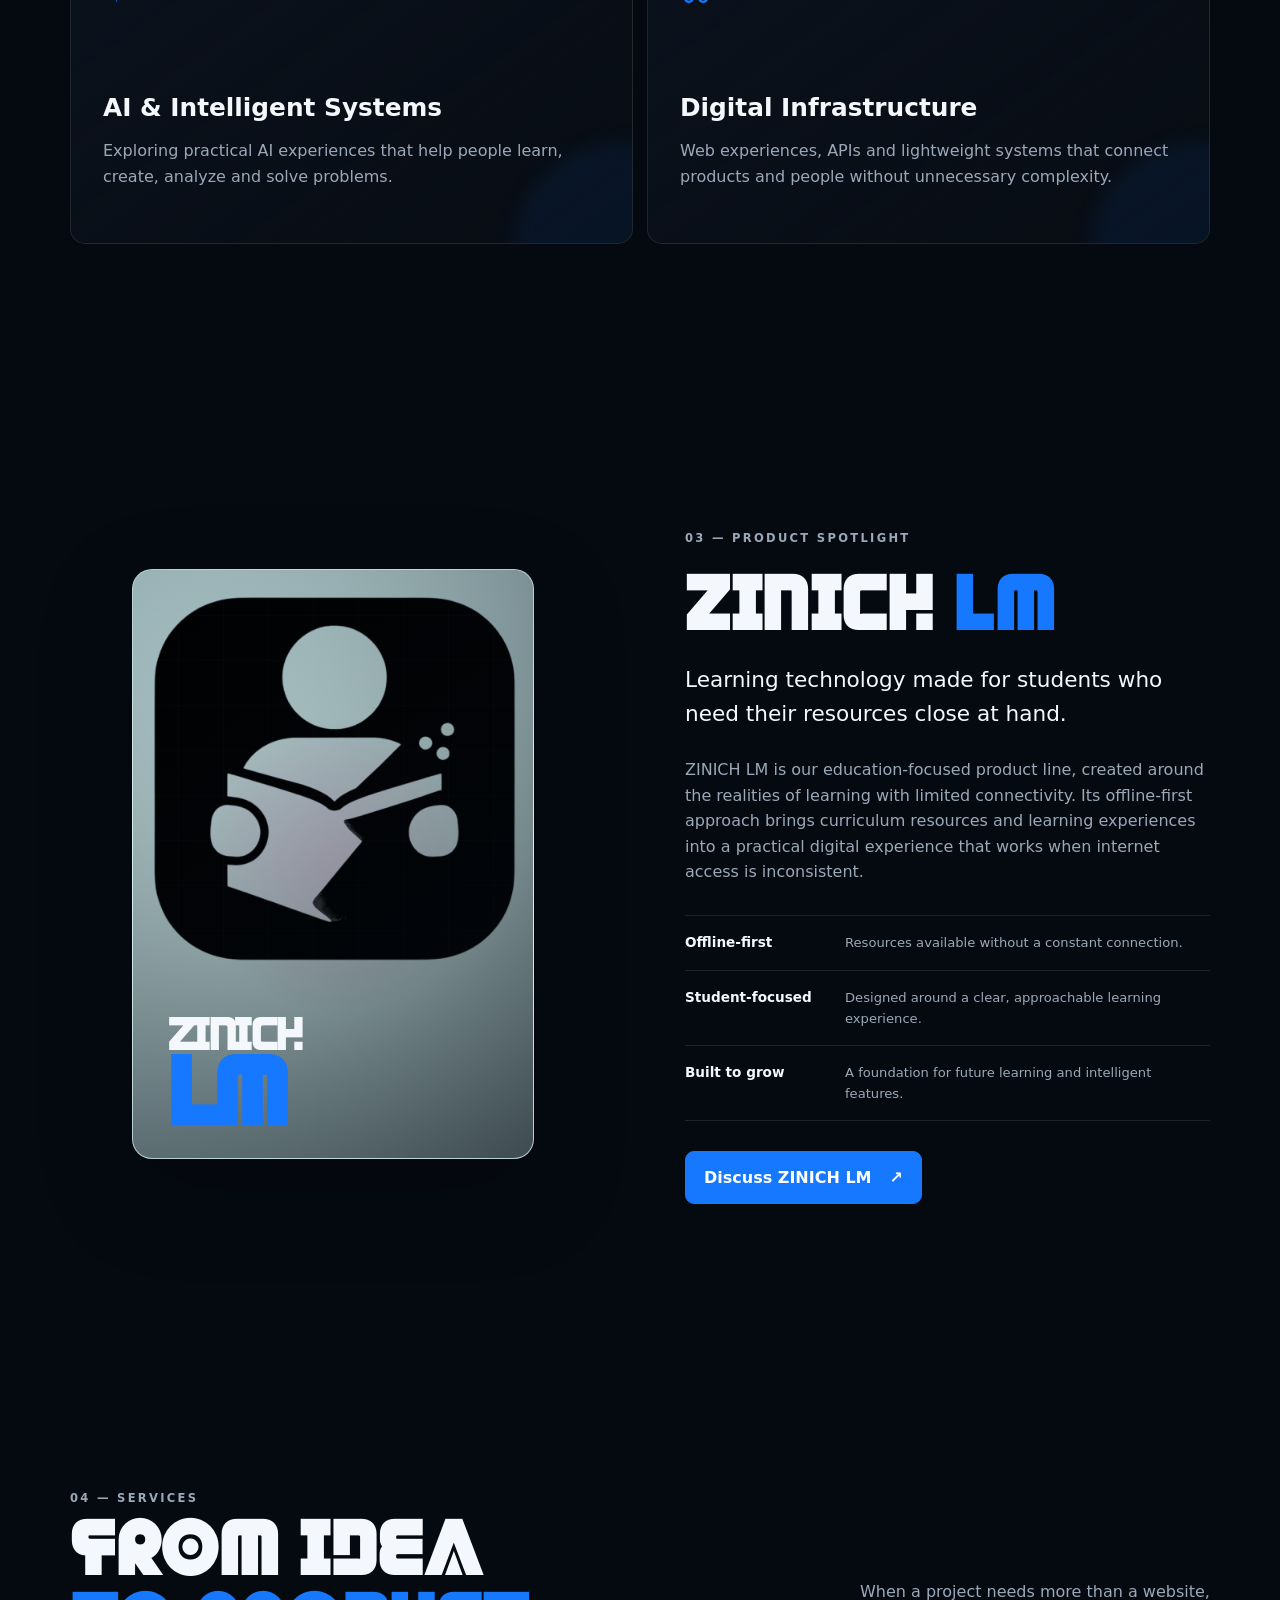
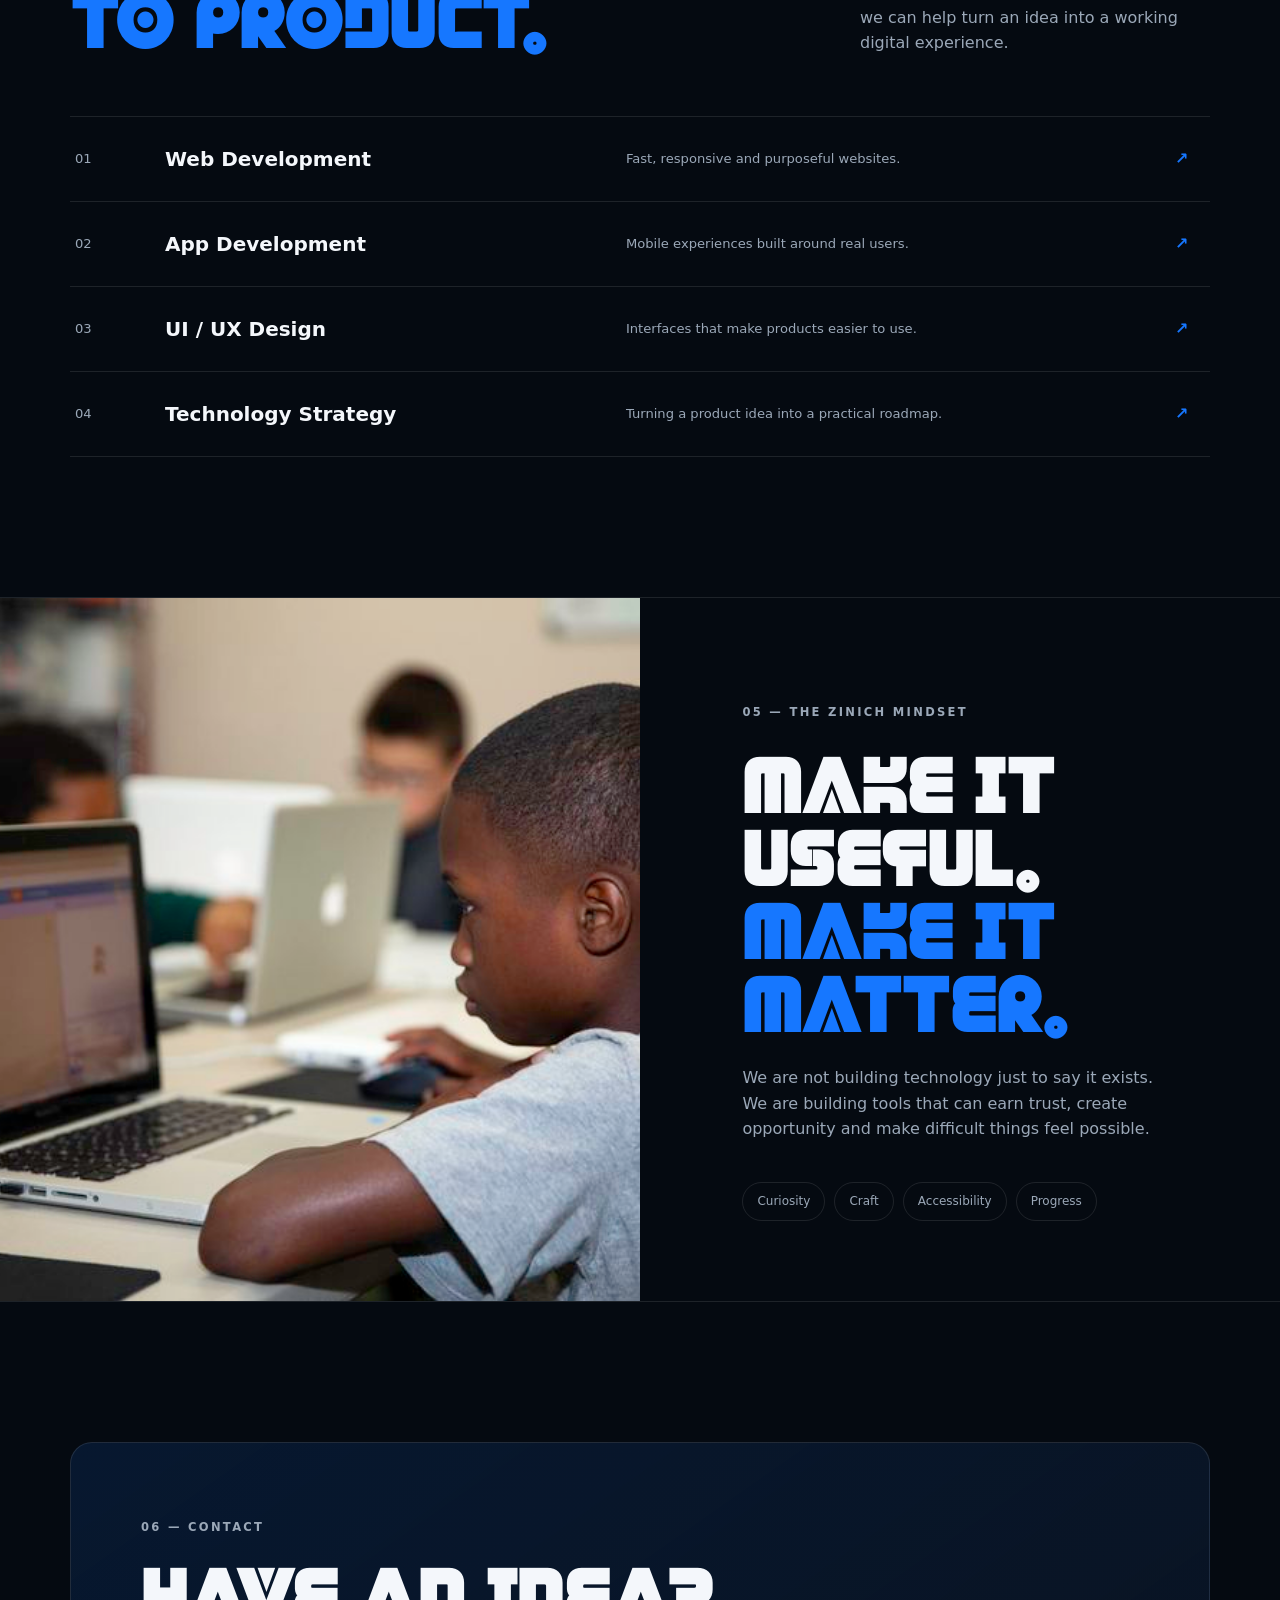
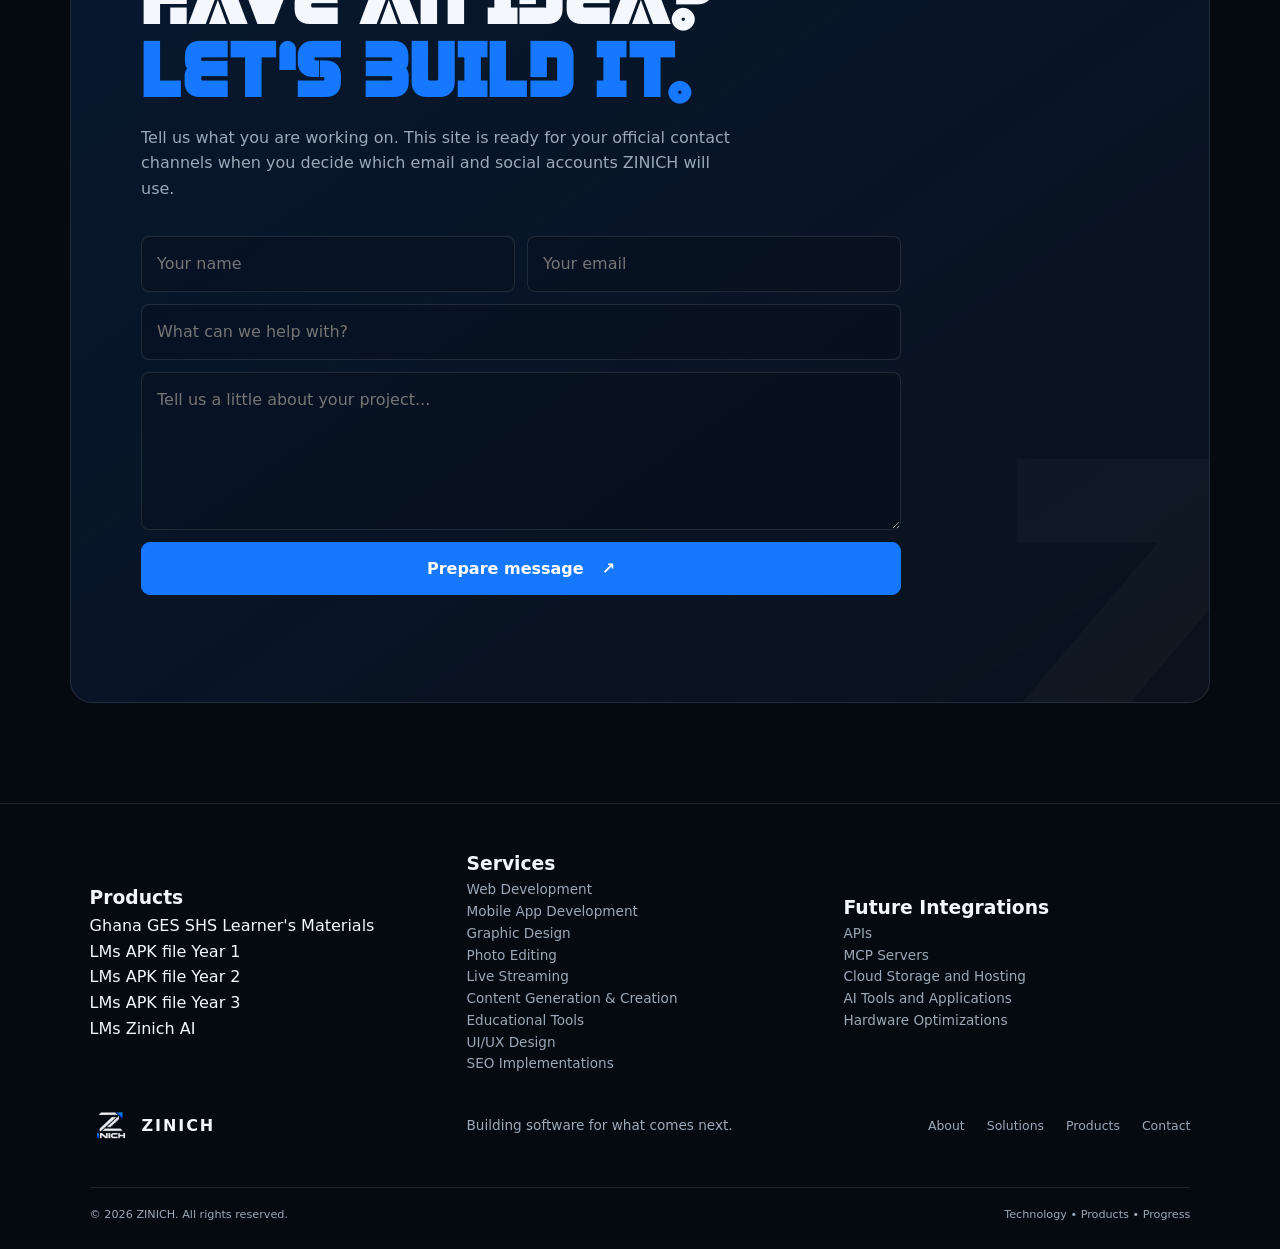
==== commit 469c424b: "Improve SEO metadata and canonical configuration to reduce indexing issues for the Vercel production" ====
--- a/index.html
+++ b/index.html
@@ -5,12 +5,16 @@
   <meta name="viewport" content="width=device-width, initial-scale=1">
   <meta name="theme-color" content="#07111f">
   <meta name="robots" content="index, follow, max-image-preview:large, max-snippet:-1, max-video-preview:-1">
+  <meta name="googlebot" content="index, follow, max-image-preview:large, max-snippet:-1, max-video-preview:-1">
   <meta name="description" content="ZINICH creates software, digital products, education technology, and AI-driven solutions that help people learn, work, and grow with better tools.">
   <meta name="keywords" content="ZINICH, software company, digital products, education technology, AI solutions, web development, app development, product strategy, technology company">
   <meta name="author" content="ZINICH">
   <link rel="canonical" href="https://zinich-solutions.vercel.app/">
+  <link rel="alternate" href="https://zinich-solutions.vercel.app/" hreflang="en">
+  <link rel="sitemap" type="application/xml" title="Sitemap" href="https://zinich-solutions.vercel.app/sitemap.xml">
   <meta property="og:type" content="website">
   <meta property="og:site_name" content="ZINICH">
+  <meta property="og:locale" content="en_US">
   <meta property="og:url" content="https://zinich-solutions.vercel.app/">
   <meta property="og:title" content="ZINICH | Software, Digital Products & Education Technology">
   <meta property="og:description" content="ZINICH creates software, digital products, education technology, and AI-driven solutions that help people learn, work, and grow with better tools.">
@@ -38,7 +42,8 @@
       "url": "https://zinich-solutions.vercel.app/",
       "logo": "https://zinich-solutions.vercel.app/assets/zLogo.png",
       "areaServed": "Worldwide",
-      "sameAs": []
+      "sameAs": [],
+      "foundingDate": "2024"
     }
   </script>
   <meta name="google-site-verification" content="ZpnrbhbXljYJRLoBLAt3hIDau0e5AIREHx92kC2630I" />
@@ -102,7 +107,7 @@
         <h2>We are building<br><em>the digital future.</em></h2>
         <div>
           <p class="lead">ZINICH is a technology company focused on creating software that is practical, accessible and built to last.</p>
-          <p>From education technology to future-facing digital products, our work sits where technology meets everyday human needs. We start with a problem, understand the people affected by it, then build a simple path forward.</p>
+          <p>From education technology to future-facing digital products, our work sits where technology meets everyday human needs. We start with a problem, understand the people affected by it, then build clear, useful tools that make real impact.</p>
           <a class="text-link" href="#contact">Start a conversation <span>→</span></a>
         </div>
       </div>
@@ -164,7 +169,7 @@
         <span class="section-kicker">03 — PRODUCT SPOTLIGHT</span>
         <h2>ZINICH <span>LM</span></h2>
         <p class="lead">Learning technology made for students who need their resources close at hand.</p>
-        <p>ZINICH LM is our education-focused product line, created around the realities of learning with limited connectivity. Its offline-first approach brings curriculum resources and learning experiences directly to the learner's device.</p>
+        <p>ZINICH LM is our education-focused product line, created around the realities of learning with limited connectivity. Its offline-first approach brings curriculum resources and learning experiences into a practical digital experience that works when internet access is inconsistent.</p>
         <div class="product-points">
           <div><b>Offline-first</b><span>Resources available without a constant connection.</span></div>
           <div><b>Student-focused</b><span>Designed around a clear, approachable learning experience.</span></div>
